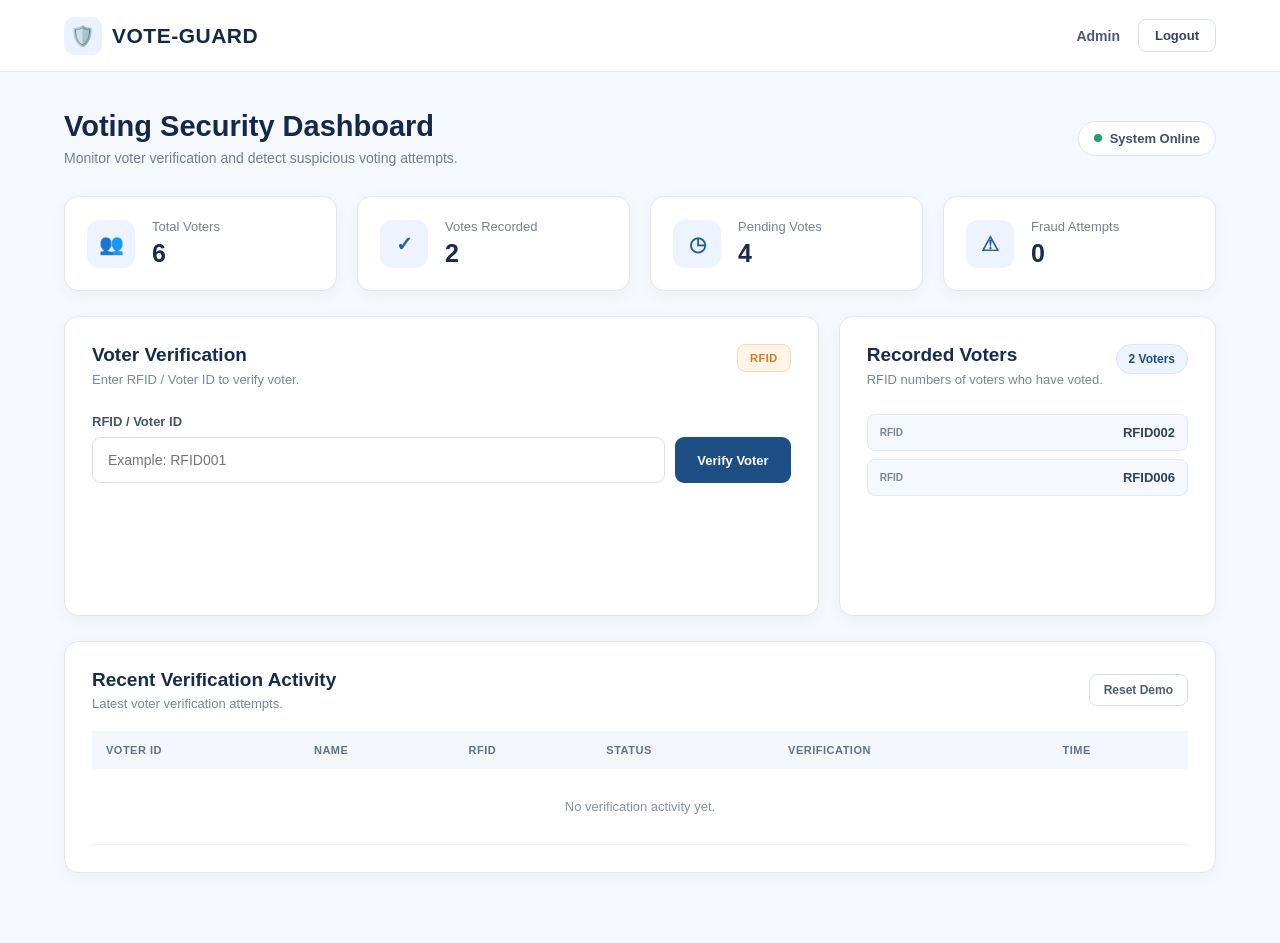
==== index.html @ 7259b1a0 "initial commit" ====
<!DOCTYPE html>
<html lang="en">
<head>
    <meta charset="UTF-8">
    <meta name="viewport" content="width=device-width, initial-scale=1.0">

    <title>Vote-Guard | Voting Security System</title>

    <link rel="stylesheet" href="style.css">
</head>

<body>

    <!-- ================= HEADER ================= -->
    <header class="navbar">

        <div class="logo">
            <span class="logo-icon">🛡️</span>
            <span>VOTE-GUARD</span>
        </div>

        <div class="admin-section">
            <span class="admin-name">Admin</span>
            <button class="logout-btn">Logout</button>
        </div>

    </header>


    <!-- ================= MAIN CONTENT ================= -->
    <main class="dashboard">

        <!-- Page Heading -->
        <div class="page-heading">
            <div>
                <h1>Voting Security Dashboard</h1>
                <p>Monitor voter verification and detect suspicious voting attempts.</p>
            </div>

            <div class="system-status">
                <span class="status-dot"></span>
                System Online
            </div>
        </div>


        <!-- ================= STAT CARDS ================= -->
        <section class="stats-container">

            <div class="stat-card">
                <div class="stat-icon">👥</div>

                <div>
                    <p>Total Voters</p>
                    <h2 id="totalVoters">0</h2>
                </div>
            </div>


            <div class="stat-card">
                <div class="stat-icon">✓</div>

                <div>
                    <p>Votes Recorded</p>
                    <h2 id="votesRecorded">0</h2>
                </div>
            </div>


            <div class="stat-card">
                <div class="stat-icon">◷</div>

                <div>
                    <p>Pending Votes</p>
                    <h2 id="pendingVotes">0</h2>
                </div>
            </div>


            <div class="stat-card">
                <div class="stat-icon">⚠</div>

                <div>
                    <p>Fraud Attempts</p>
                    <h2 id="fraudAttempts">0</h2>
                </div>
            </div>

        </section>


        <!-- ================= VERIFICATION + INFO ================= -->
        <section class="main-grid">

            <!-- Voter Verification -->
            <div class="verification-card">

                <div class="card-header">
                    <div>
                        <h2>Voter Verification</h2>
                        <p>Enter RFID / Voter ID to verify voter.</p>
                    </div>

                    <span class="rfid-icon">RFID</span>
                </div>


                <div class="verification-form">

                    <label for="voterInput">
                        RFID / Voter ID
                    </label>

                    <div class="input-group">

                        <input
                            type="text"
                            id="voterInput"
                            placeholder="Example: RFID001"
                            autocomplete="off"
                        >

                        <button id="verifyBtn">
                            Verify Voter
                        </button>

                    </div>

                    <div id="verificationMessage" class="verification-message"></div>

                </div>

            </div>


           <!-- ================= RECORDED VOTERS ================= -->

            <!-- ================= RECORDED VOTERS ================= -->

<div class="recorded-card">

    <div class="card-header">

        <div>
            <h2>Recorded Voters</h2>
            <p>RFID numbers of voters who have voted.</p>
        </div>

        <span class="recorded-count" id="recordedCount">
            0 Voters
        </span>

    </div>

    <div class="recorded-list" id="recordedVotersTable">

        <div class="no-recorded">
            No votes recorded yet.
        </div>

    </div>

</div>
</section>


        <!-- ================= RECENT VERIFICATION ================= -->
        <section class="recent-section">

            <div class="section-header">

                <div>
                    <h2>Recent Verification Activity</h2>
                    <p>Latest voter verification attempts.</p>
                </div>

                <button id="resetBtn" class="reset-btn">
                    Reset Demo
                </button>

            </div>


            <div class="table-container">

                <table>

                    <thead>
                        <tr>
                            <th>Voter ID</th>
                            <th>Name</th>
                            <th>RFID</th>
                            <th>Status</th>
                            <th>Verification</th>
                            <th>Time</th>
                        </tr>
                    </thead>

                    <tbody id="activityTable">

                        <tr>
                            <td colspan="6" class="empty-row">
                                No verification activity yet.
                            </td>
                        </tr>

                    </tbody>

                </table>

            </div>

        </section>

    </main>


    <!-- JavaScript -->
    <script src="script.js"></script>

</body>
</html>
---- style.css ----
/* =====================================================
   VOTE-GUARD DASHBOARD
   Main Theme: White + Navy Blue + Soft Blue + Orange
   ===================================================== */


/* ================= GLOBAL ================= */

* {
    margin: 0;
    padding: 0;
    box-sizing: border-box;
}

body {
    font-family: "Segoe UI", Arial, sans-serif;
    background: #f5f8fc;
    color: #17233c;
}


/* ================= NAVBAR ================= */

.navbar {
    height: 72px;
    background: #ffffff;
    border-bottom: 1px solid #e4eaf2;

    display: flex;
    align-items: center;
    justify-content: space-between;

    padding: 0 5%;

    position: sticky;
    top: 0;
    z-index: 100;
}


/* Logo */

.logo {
    display: flex;
    align-items: center;
    gap: 10px;

    font-size: 21px;
    font-weight: 800;
    color: #13294b;
    letter-spacing: 0.5px;
}

.logo-icon {
    width: 38px;
    height: 38px;

    display: flex;
    align-items: center;
    justify-content: center;

    background: #eaf2ff;
    border-radius: 10px;

    font-size: 20px;
}


/* Admin */

.admin-section {
    display: flex;
    align-items: center;
    gap: 18px;
}

.admin-name {
    font-size: 14px;
    font-weight: 600;
    color: #4c5b73;
}

.logout-btn {
    border: 1px solid #d9e1ed;
    background: #ffffff;

    padding: 8px 16px;

    border-radius: 8px;

    color: #34445e;
    font-size: 13px;
    font-weight: 600;

    cursor: pointer;

    transition: 0.2s;
}

.logout-btn:hover {
    background: #f2f6fb;
}


/* ================= MAIN DASHBOARD ================= */

.dashboard {
    width: 90%;
    max-width: 1400px;

    margin: 0 auto;

    padding: 38px 0 70px;
}


/* ================= PAGE HEADING ================= */

.page-heading {
    display: flex;
    justify-content: space-between;
    align-items: center;

    margin-bottom: 30px;
}

.page-heading h1 {
    font-size: 29px;
    color: #14294a;
    margin-bottom: 7px;
}

.page-heading p {
    font-size: 14px;
    color: #718096;
}


/* System Status */

.system-status {
    display: flex;
    align-items: center;
    gap: 8px;

    background: #ffffff;

    padding: 9px 15px;

    border: 1px solid #dfe7f1;
    border-radius: 20px;

    font-size: 13px;
    font-weight: 600;

    color: #40516b;
}

.status-dot {
    width: 8px;
    height: 8px;

    border-radius: 50%;

    background: #22a06b;
}


/* ================= STAT CARDS ================= */

.stats-container {
    display: grid;

    grid-template-columns: repeat(4, 1fr);

    gap: 20px;

    margin-bottom: 25px;
}

.stat-card {
    background: #ffffff;

    border: 1px solid #e2e8f0;

    border-radius: 14px;

    padding: 22px;

    display: flex;
    align-items: center;

    gap: 17px;

    box-shadow: 0 4px 16px rgba(30, 55, 90, 0.04);

    transition: transform 0.2s, box-shadow 0.2s;
}

.stat-card:hover {
    transform: translateY(-2px);

    box-shadow: 0 7px 22px rgba(30, 55, 90, 0.08);
}


/* Stat Icons */

.stat-icon {
    width: 48px;
    height: 48px;

    display: flex;
    align-items: center;
    justify-content: center;

    background: #edf4ff;

    border-radius: 12px;

    color: #2361a8;

    font-size: 20px;
    font-weight: 700;
}

.stat-card p {
    font-size: 13px;

    color: #748198;

    margin-bottom: 5px;
}

.stat-card h2 {
    font-size: 25px;

    color: #182c4d;
}


/* ================= MAIN GRID ================= */

.main-grid {
    display: grid;

    grid-template-columns: 2fr 1fr;

    gap: 20px;

    margin-bottom: 25px;
}


/* ================= COMMON CARD ================= */

.verification-card,
.info-card,
.recent-section {
    background: #ffffff;

    border: 1px solid #e2e8f0;

    border-radius: 14px;

    box-shadow: 0 4px 16px rgba(30, 55, 90, 0.04);
}


/* ================= VERIFICATION CARD ================= */

.verification-card {
    padding: 27px;
}

.card-header {
    display: flex;

    align-items: flex-start;

    justify-content: space-between;

    margin-bottom: 27px;
}

.card-header h2 {
    font-size: 19px;

    color: #182c4d;

    margin-bottom: 6px;
}

.card-header p {
    font-size: 13px;

    color: #7a879b;
}


/* RFID Badge */

.rfid-icon {
    background: #fff4e7;

    color: #d8791c;

    border: 1px solid #f5d9b6;

    padding: 7px 12px;

    border-radius: 8px;

    font-size: 11px;

    font-weight: 800;

    letter-spacing: 0.5px;
}


/* Verification Form */

.verification-form label {
    display: block;

    font-size: 13px;

    font-weight: 600;

    color: #45556d;

    margin-bottom: 8px;
}

.input-group {
    display: flex;

    gap: 10px;
}

.input-group input {
    flex: 1;

    height: 46px;

    border: 1px solid #d7e0eb;

    border-radius: 9px;

    padding: 0 15px;

    font-size: 14px;

    color: #253653;

    outline: none;

    transition: 0.2s;
}

.input-group input:focus {
    border-color: #4d87c7;

    box-shadow: 0 0 0 3px rgba(77, 135, 199, 0.1);
}

.input-group button {
    height: 46px;

    padding: 0 22px;

    border: none;

    border-radius: 9px;

    background: #1d4f85;

    color: #ffffff;

    font-size: 13px;

    font-weight: 600;

    cursor: pointer;

    transition: 0.2s;
}

.input-group button:hover {
    background: #163e6a;
}


/* Verification Message */

.verification-message {
    margin-top: 15px;

    min-height: 20px;

    font-size: 13px;

    font-weight: 600;
}


/* ================= SYSTEM INFORMATION ================= */

.info-card {
    padding: 27px;
}

.info-card h2 {
    font-size: 19px;

    color: #182c4d;

    margin-bottom: 21px;
}

.info-item {
    display: flex;

    align-items: center;

    justify-content: space-between;

    padding: 13px 0;

    border-bottom: 1px solid #edf1f6;

    font-size: 13px;
}

.info-item:last-child {
    border-bottom: none;
}

.info-item span {
    color: #748198;
}

.info-item strong {
    color: #30425e;

    font-size: 13px;
}

.online-text {
    color: #1c9964 !important;
}


/* ================= RECENT ACTIVITY ================= */

.recent-section {
    padding: 27px;
}

.section-header {
    display: flex;

    align-items: center;

    justify-content: space-between;

    margin-bottom: 20px;
}

.section-header h2 {
    font-size: 19px;

    color: #182c4d;

    margin-bottom: 5px;
}

.section-header p {
    font-size: 13px;

    color: #7a879b;
}


/* Reset Button */

.reset-btn {
    background: #ffffff;

    border: 1px solid #d9e1eb;

    color: #4d5d74;

    padding: 8px 14px;

    border-radius: 8px;

    font-size: 12px;

    font-weight: 600;

    cursor: pointer;

    transition: 0.2s;
}

.reset-btn:hover {
    background: #f4f7fb;
}


/* ================= TABLE ================= */

.table-container {
    width: 100%;

    overflow-x: auto;
}

table {
    width: 100%;

    border-collapse: collapse;

    min-width: 750px;
}

thead {
    background: #f3f7fc;
}

th {
    padding: 13px 14px;

    text-align: left;

    font-size: 11px;

    text-transform: uppercase;

    letter-spacing: 0.5px;

    color: #62728a;

    font-weight: 700;
}

td {
    padding: 15px 14px;

    border-bottom: 1px solid #edf1f5;

    font-size: 13px;

    color: #43536c;
}

tbody tr:hover {
    background: #fafcff;
}

.empty-row {
    text-align: center;

    color: #8793a5;

    padding: 30px;
}


/* ================= RESPONSIVE ================= */

@media (max-width: 1000px) {

    .stats-container {
        grid-template-columns: repeat(2, 1fr);
    }

    .main-grid {
        grid-template-columns: 1fr;
    }
}


@media (max-width: 650px) {

    .navbar {
        padding: 0 20px;
    }

    .dashboard {
        width: 92%;

        padding-top: 25px;
    }

    .page-heading {
        align-items: flex-start;

        flex-direction: column;

        gap: 15px;
    }

    .page-heading h1 {
        font-size: 24px;
    }

    .stats-container {
        grid-template-columns: 1fr;
    }

    .input-group {
        flex-direction: column;
    }

    .input-group button {
        width: 100%;
    }

    .admin-name {
        display: none;
    }

}

/* ================= RECORDED VOTERS CARD ================= */

.recorded-card {
    background: #ffffff;

    border: 1px solid #e2e8f0;

    border-radius: 14px;

    padding: 27px;

    box-shadow: 0 4px 16px rgba(30, 55, 90, 0.04);

    min-height: 300px;
}


/* Recorded Voters Count */

.recorded-count {
    background: #edf4ff;

    color: #1d4f85;

    border: 1px solid #d7e6fa;

    padding: 7px 12px;

    border-radius: 20px;

    font-size: 12px;

    font-weight: 700;

    white-space: nowrap;
}


/* Recorded Voters Table */

/* ================= RECORDED VOTERS ================= */

.recorded-card {
    background: #ffffff;

    border: 1px solid #e2e8f0;

    border-radius: 14px;

    padding: 27px;

    box-shadow: 0 4px 16px rgba(30, 55, 90, 0.04);

    min-height: 300px;
}


.recorded-count {
    background: #edf4ff;

    color: #1d4f85;

    border: 1px solid #d7e6fa;

    padding: 7px 12px;

    border-radius: 20px;

    font-size: 12px;

    font-weight: 700;

    white-space: nowrap;
}


/* RFID List */

.recorded-list {
    display: flex;

    flex-direction: column;

    gap: 8px;

    margin-top: 5px;
}


.recorded-rfid {
    display: flex;

    align-items: center;

    justify-content: space-between;

    background: #f5f8fc;

    border: 1px solid #e3eaf3;

    border-radius: 8px;

    padding: 10px 12px;

    font-size: 13px;

    font-weight: 600;

    color: #30425e;
}


.recorded-rfid::before {
    content: "RFID";
    
    color: #7a879b;

    font-size: 10px;

    font-weight: 700;

    margin-right: 10px;
}


.no-recorded {
    text-align: center;

    color: #8793a5;

    font-size: 13px;

    padding: 25px 10px;
}
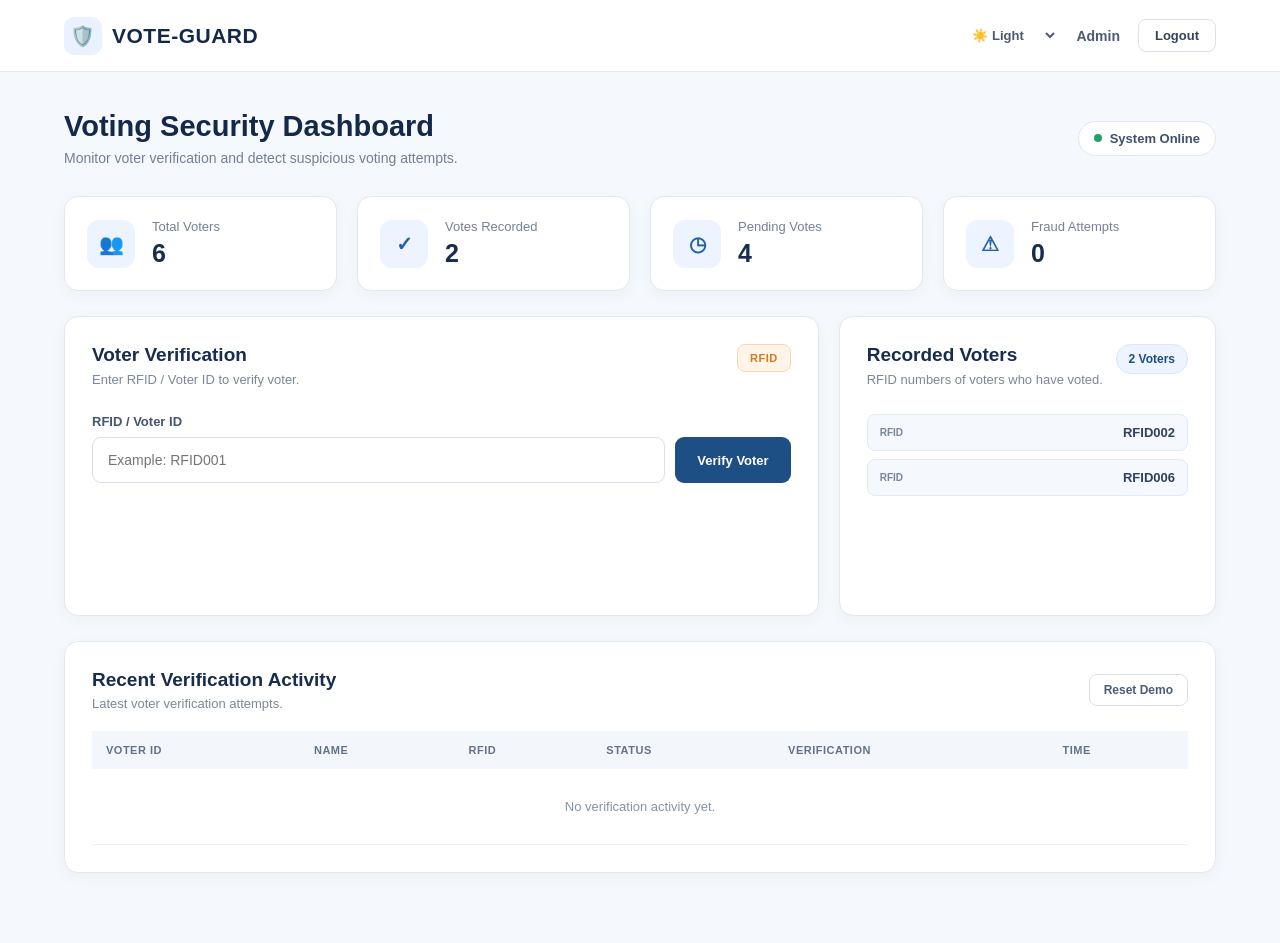
==== commit 583022f1: "Uploaded Data" ====
--- a/index.html
+++ b/index.html
@@ -7,6 +7,18 @@
     <title>Vote-Guard | Voting Security System</title>
 
     <link rel="stylesheet" href="style.css">
+    <script>
+        (function() {
+            const savedTheme = localStorage.getItem("voteGuardTheme") || "light";
+            const isDark = savedTheme === "dark" || 
+                (savedTheme === "system" && window.matchMedia("(prefers-color-scheme: dark)").matches);
+            if (isDark) {
+                document.documentElement.setAttribute("data-theme", "dark");
+            } else {
+                document.documentElement.setAttribute("data-theme", "light");
+            }
+        })();
+    </script>
 </head>
 
 <body>
@@ -20,6 +32,13 @@
         </div>
 
         <div class="admin-section">
+            <div class="theme-switcher">
+                <select id="themeSelect" class="theme-select" aria-label="Theme Selection">
+                    <option value="light">☀️ Light</option>
+                    <option value="dark">🌙 Dark</option>
+                    <option value="system">💻 System</option>
+                </select>
+            </div>
             <span class="admin-name">Admin</span>
             <button class="logout-btn">Logout</button>
         </div>
--- a/style.css
+++ b/style.css
@@ -12,10 +12,19 @@
     box-sizing: border-box;
 }
 
+:root {
+    color-scheme: light;
+}
+
+[data-theme="dark"] {
+    color-scheme: dark;
+}
+
 body {
     font-family: "Segoe UI", Arial, sans-serif;
     background: #f5f8fc;
     color: #17233c;
+    transition: background-color 0.25s ease, color 0.25s ease;
 }
 
 
@@ -66,12 +75,50 @@
 }
 
 
-/* Admin */
+/* Admin & Theme Switcher */
 
 .admin-section {
     display: flex;
     align-items: center;
     gap: 18px;
+}
+
+.theme-switcher {
+    display: flex;
+    align-items: center;
+    background: transparent;
+    border: none;
+    padding: 0;
+    box-shadow: none;
+}
+
+.theme-select {
+    border: none;
+    background: transparent;
+    color: #4c5b73;
+    font-size: 13px;
+    font-weight: 600;
+    font-family: inherit;
+    cursor: pointer;
+    outline: none;
+    padding: 6px 4px;
+    border-radius: 6px;
+    transition: color 0.2s ease;
+}
+
+.theme-select:hover {
+    color: #17233c;
+}
+
+.theme-select:focus-visible {
+    outline: 2px solid rgba(77, 135, 199, 0.4);
+    outline-offset: 2px;
+}
+
+.theme-select option {
+    background: #ffffff;
+    color: #17233c;
+    font-weight: 500;
 }
 
 .admin-name {
@@ -136,6 +183,8 @@
 }
 
 
+
+
 /* System Status */
 
 .system-status {
@@ -402,6 +451,37 @@
     font-size: 13px;
 
     font-weight: 600;
+
+    transition: all 0.25s ease;
+}
+
+.verification-message.duplicate-alert {
+    background: #fef2f2;
+    border: 1.5px solid #f87171;
+    border-left: 5px solid #dc2626;
+    color: #991b1b !important;
+    padding: 12px 16px;
+    border-radius: 8px;
+    font-size: 15px;
+    font-weight: 700;
+    letter-spacing: 0.3px;
+    box-shadow: 0 4px 14px rgba(220, 38, 38, 0.16);
+    display: flex;
+    align-items: center;
+    gap: 8px;
+    animation: duplicateAlertShake 0.45s ease-in-out;
+}
+
+@keyframes duplicateAlertShake {
+    0%, 100% {
+        transform: translateX(0);
+    }
+    20%, 60% {
+        transform: translateX(-5px);
+    }
+    40%, 80% {
+        transform: translateX(5px);
+    }
 }
 
 
@@ -586,7 +666,20 @@
 @media (max-width: 650px) {
 
     .navbar {
-        padding: 0 20px;
+        padding: 0 16px;
+    }
+
+    .admin-section {
+        gap: 10px;
+    }
+
+    .admin-name {
+        display: none;
+    }
+
+    .logout-btn {
+        padding: 7px 12px;
+        font-size: 12px;
     }
 
     .dashboard {
@@ -619,8 +712,36 @@
         width: 100%;
     }
 
-    .admin-name {
-        display: none;
+}
+
+@media (max-width: 400px) {
+
+    .navbar {
+        padding: 0 10px;
+    }
+
+    .logo {
+        font-size: 17px;
+        gap: 6px;
+    }
+
+    .logo-icon {
+        width: 32px;
+        height: 32px;
+        font-size: 16px;
+    }
+
+    .admin-section {
+        gap: 6px;
+    }
+
+    .theme-select {
+        font-size: 11px;
+    }
+
+    .logout-btn {
+        padding: 6px 10px;
+        font-size: 11px;
     }
 
 }
@@ -758,4 +879,312 @@
     font-size: 13px;
 
     padding: 25px 10px;
+}
+
+
+/* ================= STATUS BADGES ================= */
+
+.valid-status {
+    background: #e6f9f0;
+    color: #128a55;
+    border: 1px solid #b7ecd2;
+    padding: 4px 10px;
+    border-radius: 6px;
+    font-size: 11px;
+    font-weight: 700;
+    display: inline-block;
+}
+
+.duplicate-status {
+    background: #feecee;
+    color: #c53030;
+    border: 1px solid #fecaca;
+    padding: 4px 10px;
+    border-radius: 6px;
+    font-size: 11px;
+    font-weight: 700;
+    display: inline-block;
+}
+
+.unregistered-status {
+    background: #fff8eb;
+    color: #b45309;
+    border: 1px solid #fde68a;
+    padding: 4px 10px;
+    border-radius: 6px;
+    font-size: 11px;
+    font-weight: 700;
+    display: inline-block;
+}
+
+
+/* ================= SMOOTH THEME TRANSITIONS ================= */
+
+body,
+.navbar,
+.logo,
+.logo-icon,
+.admin-name,
+.logout-btn,
+.stat-card,
+.stat-icon,
+.verification-card,
+.recorded-card,
+.recent-section,
+.info-card,
+.system-status,
+.theme-switcher,
+.input-group input,
+.input-group button,
+.reset-btn,
+.recorded-rfid,
+.recorded-count,
+thead,
+td,
+th {
+    transition: background-color 0.25s ease, border-color 0.25s ease, color 0.25s ease, box-shadow 0.25s ease;
+}
+
+
+/* ================= DARK THEME STYLES ================= */
+
+[data-theme="dark"] body,
+body.dark-theme {
+    background: #0d1527;
+    color: #e2e8f0;
+}
+
+[data-theme="dark"] .navbar {
+    background: #131f37;
+    border-bottom: 1px solid #223354;
+}
+
+[data-theme="dark"] .logo {
+    color: #ffffff;
+}
+
+[data-theme="dark"] .logo-icon {
+    background: #1a2b4c;
+    color: #60a5fa;
+}
+
+[data-theme="dark"] .admin-name {
+    color: #cbd5e1;
+}
+
+[data-theme="dark"] .logout-btn {
+    border-color: #2a3f68;
+    background: #1a2b4c;
+    color: #e2e8f0;
+}
+
+[data-theme="dark"] .logout-btn:hover {
+    background: #233963;
+    color: #ffffff;
+}
+
+[data-theme="dark"] .page-heading h1 {
+    color: #ffffff;
+}
+
+[data-theme="dark"] .page-heading p {
+    color: #94a3b8;
+}
+
+[data-theme="dark"] .system-status {
+    background: #131f37;
+    border-color: #223354;
+    color: #cbd5e1;
+    box-shadow: 0 2px 8px rgba(0, 0, 0, 0.25);
+}
+
+[data-theme="dark"] .theme-switcher {
+    background: transparent;
+    border: none;
+    box-shadow: none;
+}
+
+[data-theme="dark"] .theme-select {
+    color: #cbd5e1;
+}
+
+[data-theme="dark"] .theme-select:hover {
+    color: #ffffff;
+}
+
+[data-theme="dark"] .theme-select option {
+    background: #131f37;
+    color: #f1f5f9;
+}
+
+[data-theme="dark"] .stat-card {
+    background: #131f37;
+    border-color: #223354;
+    box-shadow: 0 4px 16px rgba(0, 0, 0, 0.3);
+}
+
+[data-theme="dark"] .stat-card:hover {
+    box-shadow: 0 7px 22px rgba(0, 0, 0, 0.45);
+}
+
+[data-theme="dark"] .stat-icon {
+    background: #1a2b4c;
+    color: #60a5fa;
+}
+
+[data-theme="dark"] .stat-card p {
+    color: #94a3b8;
+}
+
+[data-theme="dark"] .stat-card h2 {
+    color: #ffffff;
+}
+
+[data-theme="dark"] .verification-card,
+[data-theme="dark"] .info-card,
+[data-theme="dark"] .recent-section,
+[data-theme="dark"] .recorded-card {
+    background: #131f37;
+    border-color: #223354;
+    box-shadow: 0 4px 16px rgba(0, 0, 0, 0.3);
+}
+
+[data-theme="dark"] .card-header h2,
+[data-theme="dark"] .section-header h2,
+[data-theme="dark"] .info-card h2 {
+    color: #ffffff;
+}
+
+[data-theme="dark"] .card-header p,
+[data-theme="dark"] .section-header p {
+    color: #94a3b8;
+}
+
+[data-theme="dark"] .rfid-icon {
+    background: #332211;
+    color: #fb923c;
+    border-color: #633a14;
+}
+
+[data-theme="dark"] .verification-form label {
+    color: #cbd5e1;
+}
+
+[data-theme="dark"] .input-group input {
+    background: #0d1527;
+    border-color: #2a3f68;
+    color: #ffffff;
+}
+
+[data-theme="dark"] .input-group input::placeholder {
+    color: #64748b;
+}
+
+[data-theme="dark"] .input-group input:focus {
+    border-color: #3b82f6;
+    box-shadow: 0 0 0 3px rgba(59, 130, 246, 0.25);
+}
+
+[data-theme="dark"] .input-group button {
+    background: #2563eb;
+    color: #ffffff;
+}
+
+[data-theme="dark"] .input-group button:hover {
+    background: #1d4ed8;
+}
+
+[data-theme="dark"] .verification-message {
+    filter: brightness(1.35);
+}
+
+[data-theme="dark"] .verification-message.duplicate-alert {
+    background: #3b1114;
+    border-color: #ef4444;
+    border-left-color: #f87171;
+    color: #fecaca !important;
+    box-shadow: 0 4px 18px rgba(239, 68, 68, 0.3);
+    filter: none;
+}
+
+[data-theme="dark"] .info-item {
+    border-bottom: 1px solid #223354;
+}
+
+[data-theme="dark"] .info-item span {
+    color: #94a3b8;
+}
+
+[data-theme="dark"] .info-item strong {
+    color: #cbd5e1;
+}
+
+[data-theme="dark"] .recorded-count {
+    background: #1a2b4c;
+    color: #93c5fd;
+    border-color: #2a3f68;
+}
+
+[data-theme="dark"] .recorded-rfid {
+    background: #0d1527;
+    border-color: #223354;
+    color: #e2e8f0;
+}
+
+[data-theme="dark"] .recorded-rfid::before {
+    color: #64748b;
+}
+
+[data-theme="dark"] .no-recorded {
+    color: #64748b;
+}
+
+[data-theme="dark"] .reset-btn {
+    background: #1a2b4c;
+    border-color: #2a3f68;
+    color: #cbd5e1;
+}
+
+[data-theme="dark"] .reset-btn:hover {
+    background: #233963;
+    color: #ffffff;
+}
+
+[data-theme="dark"] thead {
+    background: #0d1527;
+}
+
+[data-theme="dark"] th {
+    color: #94a3b8;
+}
+
+[data-theme="dark"] td {
+    border-bottom: 1px solid #223354;
+    color: #cbd5e1;
+}
+
+[data-theme="dark"] tbody tr:hover {
+    background: #182745;
+}
+
+[data-theme="dark"] .empty-row {
+    color: #64748b;
+}
+
+[data-theme="dark"] .valid-status {
+    background: #063723;
+    color: #4ade80;
+    border-color: #0d5d3b;
+}
+
+[data-theme="dark"] .duplicate-status {
+    background: #3b1114;
+    color: #f87171;
+    border-color: #651a20;
+}
+
+[data-theme="dark"] .unregistered-status {
+    background: #3a2206;
+    color: #fbbf24;
+    border-color: #633c0f;
 }
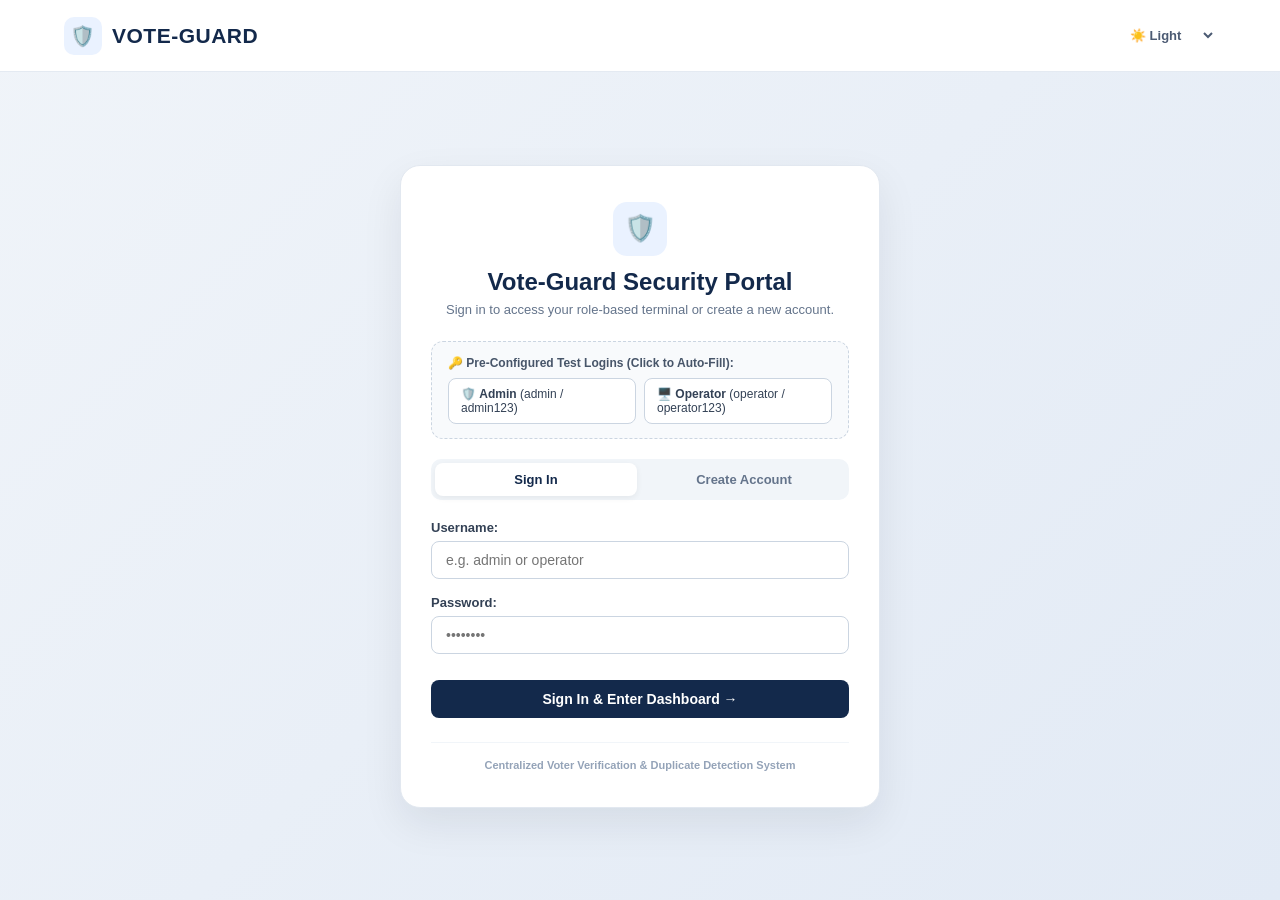
==== commit bb15501a: "Initial full-stack Vote-Guard project upload" ====
--- a/index.html
+++ b/index.html
@@ -3,9 +3,7 @@
 <head>
     <meta charset="UTF-8">
     <meta name="viewport" content="width=device-width, initial-scale=1.0">
-
-    <title>Vote-Guard | Voting Security System</title>
-
+    <title>Vote-Guard | Sign In & Authentication</title>
     <link rel="stylesheet" href="style.css">
     <script>
         (function() {
@@ -20,222 +18,110 @@
         })();
     </script>
 </head>
+<body class="auth-page-body">
 
-<body>
-
-    <!-- ================= HEADER ================= -->
+    <!-- Navbar -->
     <header class="navbar">
-
         <div class="logo">
             <span class="logo-icon">🛡️</span>
             <span>VOTE-GUARD</span>
         </div>
-
-        <div class="admin-section">
-            <div class="theme-switcher">
-                <select id="themeSelect" class="theme-select" aria-label="Theme Selection">
-                    <option value="light">☀️ Light</option>
-                    <option value="dark">🌙 Dark</option>
-                    <option value="system">💻 System</option>
-                </select>
-            </div>
-            <span class="admin-name">Admin</span>
-            <button class="logout-btn">Logout</button>
+        <div class="theme-switcher">
+            <select id="themeSelect" class="theme-select" aria-label="Theme Selection">
+                <option value="light">☀️ Light</option>
+                <option value="dark">🌙 Dark</option>
+                <option value="system">💻 System</option>
+            </select>
         </div>
-
     </header>
 
-
-    <!-- ================= MAIN CONTENT ================= -->
-    <main class="dashboard">
-
-        <!-- Page Heading -->
-        <div class="page-heading">
-            <div>
-                <h1>Voting Security Dashboard</h1>
-                <p>Monitor voter verification and detect suspicious voting attempts.</p>
+    <!-- Main Auth Card Container -->
+    <main class="auth-wrapper">
+        <div class="auth-card">
+            
+            <div class="auth-card-header">
+                <div class="auth-logo-badge">🛡️</div>
+                <h2>Vote-Guard Security Portal</h2>
+                <p>Sign in to access your role-based terminal or create a new account.</p>
             </div>
 
-            <div class="system-status">
-                <span class="status-dot"></span>
-                System Online
-            </div>
-        </div>
-
-
-        <!-- ================= STAT CARDS ================= -->
-        <section class="stats-container">
-
-            <div class="stat-card">
-                <div class="stat-icon">👥</div>
-
-                <div>
-                    <p>Total Voters</p>
-                    <h2 id="totalVoters">0</h2>
+            <!-- Pre-configured Credentials Quick-Fill Hint -->
+            <div class="quick-credentials-box">
+                <div class="quick-cred-title">🔑 Pre-Configured Test Logins (Click to Auto-Fill):</div>
+                <div class="quick-cred-buttons">
+                    <button type="button" id="fillAdminBtn" class="quick-cred-btn">
+                        🛡️ <strong>Admin</strong> (admin / admin123)
+                    </button>
+                    <button type="button" id="fillOperatorBtn" class="quick-cred-btn">
+                        🖥️ <strong>Operator</strong> (operator / operator123)
+                    </button>
                 </div>
             </div>
 
-
-            <div class="stat-card">
-                <div class="stat-icon">✓</div>
-
-                <div>
-                    <p>Votes Recorded</p>
-                    <h2 id="votesRecorded">0</h2>
-                </div>
+            <!-- Tab Switcher: Login vs Signup -->
+            <div class="auth-tabs">
+                <button type="button" id="tabLoginBtn" class="auth-tab-btn active">Sign In</button>
+                <button type="button" id="tabSignupBtn" class="auth-tab-btn">Create Account</button>
             </div>
 
+            <!-- 1. LOGIN FORM -->
+            <form id="loginForm" class="auth-form-content">
+                <div class="form-group">
+                    <label for="loginUsername">Username:</label>
+                    <input type="text" id="loginUsername" class="form-input" placeholder="e.g. admin or operator" required autocomplete="username">
+                </div>
 
-            <div class="stat-card">
-                <div class="stat-icon">◷</div>
+                <div class="form-group">
+                    <label for="loginPassword">Password:</label>
+                    <input type="password" id="loginPassword" class="form-input" placeholder="••••••••" required autocomplete="current-password">
+                </div>
 
-                <div>
-                    <p>Pending Votes</p>
-                    <h2 id="pendingVotes">0</h2>
+                <button type="submit" id="loginSubmitBtn" class="btn-primary" style="margin-top: 10px;">
+                    Sign In & Enter Dashboard →
+                </button>
+
+                <div id="loginAlert" class="alert-box alert-error"></div>
+            </form>
+
+            <!-- 2. SIGNUP FORM -->
+            <form id="signupForm" class="auth-form-content" style="display:none;">
+                <div class="form-group">
+                    <label for="signupFullName">Full Legal Name:</label>
+                    <input type="text" id="signupFullName" class="form-input" placeholder="e.g. Officer Vikram Singh" required>
                 </div>
+
+                <div class="form-group">
+                    <label for="signupUsername">Desired Username:</label>
+                    <input type="text" id="signupUsername" class="form-input" placeholder="e.g. vikram_admin" required autocomplete="username">
+                </div>
+
+                <div class="form-group">
+                    <label for="signupPassword">Password:</label>
+                    <input type="password" id="signupPassword" class="form-input" placeholder="Create a secure password" required autocomplete="new-password">
+                </div>
+
+                <div class="form-group">
+                    <label for="signupRole">Select System Role:</label>
+                    <select id="signupRole" class="form-select" required>
+                        <option value="operator">🖥️ Polling Operator (Live RFID Receiver Terminal)</option>
+                        <option value="admin">🛡️ System Administrator (2FA Registration, Stats & Audit)</option>
+                    </select>
+                </div>
+
+                <button type="submit" id="signupSubmitBtn" class="btn-primary" style="margin-top: 10px;">
+                    Create Account & Continue →
+                </button>
+
+                <div id="signupAlert" class="alert-box alert-error"></div>
+            </form>
+
+            <div class="auth-card-footer">
+                <span>Centralized Voter Verification & Duplicate Detection System</span>
             </div>
 
-
-            <div class="stat-card">
-                <div class="stat-icon">⚠</div>
-
-                <div>
-                    <p>Fraud Attempts</p>
-                    <h2 id="fraudAttempts">0</h2>
-                </div>
-            </div>
-
-        </section>
-
-
-        <!-- ================= VERIFICATION + INFO ================= -->
-        <section class="main-grid">
-
-            <!-- Voter Verification -->
-            <div class="verification-card">
-
-                <div class="card-header">
-                    <div>
-                        <h2>Voter Verification</h2>
-                        <p>Enter RFID / Voter ID to verify voter.</p>
-                    </div>
-
-                    <span class="rfid-icon">RFID</span>
-                </div>
-
-
-                <div class="verification-form">
-
-                    <label for="voterInput">
-                        RFID / Voter ID
-                    </label>
-
-                    <div class="input-group">
-
-                        <input
-                            type="text"
-                            id="voterInput"
-                            placeholder="Example: RFID001"
-                            autocomplete="off"
-                        >
-
-                        <button id="verifyBtn">
-                            Verify Voter
-                        </button>
-
-                    </div>
-
-                    <div id="verificationMessage" class="verification-message"></div>
-
-                </div>
-
-            </div>
-
-
-           <!-- ================= RECORDED VOTERS ================= -->
-
-            <!-- ================= RECORDED VOTERS ================= -->
-
-<div class="recorded-card">
-
-    <div class="card-header">
-
-        <div>
-            <h2>Recorded Voters</h2>
-            <p>RFID numbers of voters who have voted.</p>
         </div>
-
-        <span class="recorded-count" id="recordedCount">
-            0 Voters
-        </span>
-
-    </div>
-
-    <div class="recorded-list" id="recordedVotersTable">
-
-        <div class="no-recorded">
-            No votes recorded yet.
-        </div>
-
-    </div>
-
-</div>
-</section>
-
-
-        <!-- ================= RECENT VERIFICATION ================= -->
-        <section class="recent-section">
-
-            <div class="section-header">
-
-                <div>
-                    <h2>Recent Verification Activity</h2>
-                    <p>Latest voter verification attempts.</p>
-                </div>
-
-                <button id="resetBtn" class="reset-btn">
-                    Reset Demo
-                </button>
-
-            </div>
-
-
-            <div class="table-container">
-
-                <table>
-
-                    <thead>
-                        <tr>
-                            <th>Voter ID</th>
-                            <th>Name</th>
-                            <th>RFID</th>
-                            <th>Status</th>
-                            <th>Verification</th>
-                            <th>Time</th>
-                        </tr>
-                    </thead>
-
-                    <tbody id="activityTable">
-
-                        <tr>
-                            <td colspan="6" class="empty-row">
-                                No verification activity yet.
-                            </td>
-                        </tr>
-
-                    </tbody>
-
-                </table>
-
-            </div>
-
-        </section>
-
     </main>
 
-
-    <!-- JavaScript -->
-    <script src="script.js"></script>
-
+    <script src="auth.js"></script>
 </body>
-</html>+</html>
--- a/style.css
+++ b/style.css
@@ -1187,4 +1187,982 @@
     background: #3a2206;
     color: #fbbf24;
     border-color: #633c0f;
-}+}
+
+
+/* =====================================================
+   RBAC TABS & ADMIN NAVIGATION
+   ===================================================== */
+
+.nav-tabs {
+    display: flex;
+    gap: 8px;
+    margin-bottom: 24px;
+    border-bottom: 2px solid #e4eaf2;
+    padding-bottom: 8px;
+}
+
+.tab-btn {
+    padding: 10px 20px;
+    background: transparent;
+    border: none;
+    border-radius: 8px;
+    font-size: 14px;
+    font-weight: 700;
+    color: #4c5b73;
+    cursor: pointer;
+    display: flex;
+    align-items: center;
+    gap: 8px;
+    transition: all 0.2s ease;
+}
+
+.tab-btn:hover {
+    background: #eaf2ff;
+    color: #13294b;
+}
+
+.tab-btn.active {
+    background: #13294b;
+    color: #ffffff;
+}
+
+.tab-badge {
+    background: #eaf2ff;
+    color: #2361a8;
+    padding: 2px 8px;
+    border-radius: 12px;
+    font-size: 11px;
+    font-weight: 700;
+}
+
+.tab-btn.active .tab-badge {
+    background: rgba(255, 255, 255, 0.2);
+    color: #ffffff;
+}
+
+.role-badge {
+    padding: 4px 10px;
+    border-radius: 20px;
+    font-size: 12px;
+    font-weight: 700;
+    display: inline-flex;
+    align-items: center;
+    gap: 6px;
+}
+
+.role-badge-kiosk {
+    background: #e2e8f0;
+    color: #475569;
+}
+
+.role-badge-admin {
+    background: #dcfce7;
+    color: #166534;
+    border: 1px solid #bbf7d0;
+}
+
+/* =====================================================
+   ADMIN LOGIN MODAL
+   ===================================================== */
+
+.modal-backdrop {
+    position: fixed;
+    top: 0;
+    left: 0;
+    width: 100%;
+    height: 100%;
+    background: rgba(15, 23, 42, 0.6);
+    backdrop-filter: blur(4px);
+    display: none;
+    align-items: center;
+    justify-content: center;
+    z-index: 1000;
+}
+
+.modal-backdrop.open {
+    display: flex;
+}
+
+.modal-card {
+    background: #ffffff;
+    width: 90%;
+    max-width: 440px;
+    border-radius: 16px;
+    box-shadow: 0 20px 40px rgba(0, 0, 0, 0.15);
+    padding: 28px;
+    position: relative;
+    animation: modalSlide 0.25s ease-out;
+}
+
+@keyframes modalSlide {
+    from {
+        opacity: 0;
+        transform: translateY(-20px);
+    }
+    to {
+        opacity: 1;
+        transform: translateY(0);
+    }
+}
+
+.modal-header {
+    display: flex;
+    justify-content: space-between;
+    align-items: center;
+    margin-bottom: 20px;
+}
+
+.modal-header h3 {
+    font-size: 20px;
+    color: #13294b;
+    display: flex;
+    align-items: center;
+    gap: 8px;
+}
+
+.modal-close {
+    background: transparent;
+    border: none;
+    font-size: 22px;
+    color: #94a3b8;
+    cursor: pointer;
+    padding: 4px;
+}
+
+.modal-close:hover {
+    color: #0f172a;
+}
+
+.form-group {
+    margin-bottom: 16px;
+}
+
+.form-group label {
+    display: block;
+    font-size: 13px;
+    font-weight: 600;
+    color: #334155;
+    margin-bottom: 6px;
+}
+
+.form-input {
+    width: 100%;
+    padding: 10px 14px;
+    border: 1px solid #cbd5e1;
+    border-radius: 8px;
+    font-size: 14px;
+    font-family: inherit;
+    background: #ffffff;
+    color: #0f172a;
+    outline: none;
+    transition: border-color 0.2s ease, box-shadow 0.2s ease;
+}
+
+.form-input:focus {
+    border-color: #2563eb;
+    box-shadow: 0 0 0 3px rgba(37, 99, 235, 0.15);
+}
+
+.form-select {
+    width: 100%;
+    padding: 10px 14px;
+    border: 1px solid #cbd5e1;
+    border-radius: 8px;
+    font-size: 14px;
+    font-family: inherit;
+    background: #ffffff;
+    color: #0f172a;
+    outline: none;
+}
+
+.btn-primary {
+    width: 100%;
+    padding: 11px 18px;
+    background: #13294b;
+    color: #ffffff;
+    border: none;
+    border-radius: 8px;
+    font-size: 14px;
+    font-weight: 700;
+    cursor: pointer;
+    transition: background-color 0.2s ease;
+}
+
+.btn-primary:hover {
+    background: #1d3b6a;
+}
+
+.login-error {
+    margin-top: 12px;
+    padding: 8px 12px;
+    background: #fee2e2;
+    border: 1px solid #fca5a5;
+    border-radius: 6px;
+    color: #b91c1c;
+    font-size: 13px;
+    display: none;
+}
+
+/* =====================================================
+   HARDWARE ESP32 VISUAL INDICATORS
+   ===================================================== */
+
+.hardware-monitor {
+    background: #ffffff;
+    border: 1px solid #e2e8f0;
+    border-radius: 12px;
+    padding: 16px 20px;
+    margin-bottom: 24px;
+    display: flex;
+    align-items: center;
+    justify-content: space-between;
+    flex-wrap: wrap;
+    gap: 16px;
+}
+
+.hardware-title {
+    display: flex;
+    align-items: center;
+    gap: 10px;
+}
+
+.hardware-title h4 {
+    font-size: 15px;
+    color: #1e293b;
+    font-weight: 700;
+}
+
+.hardware-title p {
+    font-size: 12px;
+    color: #64748b;
+}
+
+.hardware-indicators {
+    display: flex;
+    align-items: center;
+    gap: 14px;
+}
+
+.hw-lamp {
+    display: flex;
+    align-items: center;
+    gap: 6px;
+    font-size: 12px;
+    font-weight: 600;
+    color: #64748b;
+}
+
+.hw-lamp-dot {
+    width: 14px;
+    height: 14px;
+    border-radius: 50%;
+    background: #cbd5e1;
+    transition: all 0.3s ease;
+}
+
+.hw-lamp-green.active {
+    background: #22c55e;
+    box-shadow: 0 0 10px #22c55e;
+}
+
+.hw-lamp-yellow.active {
+    background: #eab308;
+    box-shadow: 0 0 10px #eab308;
+}
+
+.hw-lamp-red.active {
+    background: #ef4444;
+    box-shadow: 0 0 10px #ef4444;
+}
+
+.hw-buzzer {
+    padding: 4px 8px;
+    background: #f1f5f9;
+    border-radius: 6px;
+    font-size: 11px;
+    font-weight: 700;
+    color: #475569;
+}
+
+.hw-buzzer.beep {
+    background: #fef08a;
+    color: #854d0e;
+    animation: pulseBuzzer 0.4s infinite alternate;
+}
+
+@keyframes pulseBuzzer {
+    from { opacity: 0.6; }
+    to { opacity: 1; }
+}
+
+/* =====================================================
+   ADMIN REGISTRATION & 2FA KYC STYLES
+   ===================================================== */
+
+.admin-grid {
+    display: grid;
+    grid-template-columns: 1fr 1fr;
+    gap: 24px;
+    margin-bottom: 30px;
+}
+
+@media (max-width: 900px) {
+    .admin-grid {
+        grid-template-columns: 1fr;
+    }
+}
+
+.admin-box {
+    background: #ffffff;
+    border: 1px solid #e4eaf2;
+    border-radius: 14px;
+    padding: 24px;
+    box-shadow: 0 4px 12px rgba(0, 0, 0, 0.03);
+}
+
+.admin-box-header {
+    display: flex;
+    justify-content: space-between;
+    align-items: center;
+    margin-bottom: 20px;
+    border-bottom: 1px solid #f1f5f9;
+    padding-bottom: 12px;
+}
+
+.admin-box-header h3 {
+    font-size: 18px;
+    color: #13294b;
+    display: flex;
+    align-items: center;
+    gap: 8px;
+}
+
+.form-grid-2 {
+    display: grid;
+    grid-template-columns: 1fr 1fr;
+    gap: 12px;
+}
+
+.alert-box {
+    padding: 12px 16px;
+    border-radius: 8px;
+    font-size: 13px;
+    margin-top: 14px;
+    display: none;
+    line-height: 1.4;
+}
+
+.alert-success {
+    background: #dcfce7;
+    border: 1px solid #86efac;
+    color: #166534;
+}
+
+.alert-error {
+    background: #fee2e2;
+    border: 1px solid #fca5a5;
+    color: #991b1b;
+}
+
+.alert-warning {
+    background: #fef3c7;
+    border: 1px solid #fcd34d;
+    color: #92400e;
+}
+
+.badge-pill {
+    display: inline-block;
+    padding: 3px 10px;
+    border-radius: 12px;
+    font-size: 11px;
+    font-weight: 700;
+}
+
+.badge-assigned {
+    background: #dbeafe;
+    color: #1e40af;
+}
+
+.badge-unassigned {
+    background: #dcfce7;
+    color: #166534;
+}
+
+.badge-voted {
+    background: #dcfce7;
+    color: #15803d;
+}
+
+.badge-notvoted {
+    background: #fef3c7;
+    color: #b45309;
+}
+
+.code-pill {
+    font-family: monospace;
+    background: #f1f5f9;
+    padding: 2px 6px;
+    border-radius: 4px;
+    font-size: 12px;
+    color: #0f172a;
+    font-weight: 600;
+}
+
+/* Dark Mode Overrides for RBAC elements */
+[data-theme="dark"] .nav-tabs {
+    border-color: #1e293b;
+}
+
+[data-theme="dark"] .tab-btn {
+    color: #94a3b8;
+}
+
+[data-theme="dark"] .tab-btn:hover {
+    background: #1e293b;
+    color: #ffffff;
+}
+
+[data-theme="dark"] .tab-btn.active {
+    background: #3b82f6;
+    color: #ffffff;
+}
+
+[data-theme="dark"] .modal-card {
+    background: #0f172a;
+    border: 1px solid #1e293b;
+    color: #f8fafc;
+}
+
+[data-theme="dark"] .modal-header h3 {
+    color: #f8fafc;
+}
+
+[data-theme="dark"] .form-input,
+[data-theme="dark"] .form-select {
+    background: #1e293b;
+    border-color: #334155;
+    color: #f8fafc;
+}
+
+[data-theme="dark"] .hardware-monitor,
+[data-theme="dark"] .admin-box {
+    background: #0f172a;
+    border-color: #1e293b;
+}
+
+[data-theme="dark"] .hardware-title h4,
+[data-theme="dark"] .admin-box-header h3 {
+    color: #f8fafc;
+}
+
+[data-theme="dark"] .code-pill {
+    background: #1e293b;
+    color: #93c5fd;
+}
+
+
+/* =====================================================
+   DEDICATED OPERATOR VERIFICATION TERMINAL
+   ===================================================== */
+
+.operator-container {
+    max-width: 900px;
+    margin: 20px auto 40px;
+    text-align: center;
+}
+
+.operator-scan-bar {
+    background: #ffffff;
+    border: 2px solid #e2e8f0;
+    border-radius: 16px;
+    padding: 14px 20px;
+    margin-bottom: 24px;
+    display: flex;
+    gap: 12px;
+    box-shadow: 0 4px 14px rgba(0, 0, 0, 0.04);
+}
+
+.operator-scan-input {
+    flex: 1;
+    font-size: 18px;
+    padding: 12px 20px;
+    border: 2px solid #cbd5e1;
+    border-radius: 10px;
+    outline: none;
+    font-family: inherit;
+    font-weight: 600;
+    letter-spacing: 0.5px;
+    transition: all 0.2s ease;
+}
+
+.operator-scan-input:focus {
+    border-color: #2563eb;
+    box-shadow: 0 0 0 4px rgba(37, 99, 235, 0.15);
+}
+
+.operator-scan-btn {
+    padding: 0 32px;
+    background: #13294b;
+    color: #ffffff;
+    font-size: 16px;
+    font-weight: 700;
+    border: none;
+    border-radius: 10px;
+    cursor: pointer;
+    transition: background 0.2s ease;
+}
+
+.operator-scan-btn:hover {
+    background: #1e3a68;
+}
+
+.operator-result-card {
+    background: #ffffff;
+    border: 3px solid #e2e8f0;
+    border-radius: 20px;
+    padding: 48px 24px;
+    min-height: 380px;
+    display: flex;
+    flex-direction: column;
+    align-items: center;
+    justify-content: center;
+    text-align: center;
+    box-shadow: 0 10px 30px rgba(0, 0, 0, 0.06);
+    transition: all 0.3s ease;
+    position: relative;
+    overflow: hidden;
+}
+
+/* STATE: IDLE */
+.operator-result-card.state-idle {
+    border-color: #cbd5e1;
+    background: #ffffff;
+}
+
+.operator-result-card.state-idle .state-icon {
+    font-size: 64px;
+    margin-bottom: 16px;
+    opacity: 0.8;
+}
+
+.operator-result-card.state-idle .state-title {
+    font-size: 28px;
+    font-weight: 800;
+    color: #334155;
+    margin-bottom: 8px;
+}
+
+.operator-result-card.state-idle .state-desc {
+    font-size: 16px;
+    color: #64748b;
+}
+
+/* STATE: GREEN (VOTE DONE) */
+.operator-result-card.state-green {
+    border-color: #10b981;
+    background: #ecfdf5;
+    box-shadow: 0 12px 40px rgba(16, 185, 129, 0.25);
+    animation: glowGreen 1.5s infinite alternate;
+}
+
+@keyframes glowGreen {
+    from { box-shadow: 0 0 20px rgba(16, 185, 129, 0.25); }
+    to { box-shadow: 0 0 45px rgba(16, 185, 129, 0.55); }
+}
+
+.operator-result-card.state-green .state-icon {
+    font-size: 76px;
+    color: #10b981;
+    margin-bottom: 14px;
+}
+
+.operator-result-card.state-green .state-title {
+    font-size: 34px;
+    font-weight: 900;
+    color: #065f46;
+    letter-spacing: 0.5px;
+    margin-bottom: 10px;
+}
+
+.operator-result-card.state-green .state-desc {
+    font-size: 19px;
+    color: #047857;
+    font-weight: 600;
+}
+
+/* STATE: YELLOW (VOTER ID NOT REGISTERED) */
+.operator-result-card.state-yellow {
+    border-color: #f59e0b;
+    background: #fffbeb;
+    box-shadow: 0 12px 40px rgba(245, 158, 11, 0.25);
+    animation: glowYellow 1.5s infinite alternate;
+}
+
+@keyframes glowYellow {
+    from { box-shadow: 0 0 20px rgba(245, 158, 11, 0.25); }
+    to { box-shadow: 0 0 45px rgba(245, 158, 11, 0.55); }
+}
+
+.operator-result-card.state-yellow .state-icon {
+    font-size: 76px;
+    color: #f59e0b;
+    margin-bottom: 14px;
+}
+
+.operator-result-card.state-yellow .state-title {
+    font-size: 34px;
+    font-weight: 900;
+    color: #92400e;
+    letter-spacing: 0.5px;
+    margin-bottom: 10px;
+}
+
+.operator-result-card.state-yellow .state-desc {
+    font-size: 19px;
+    color: #b45309;
+    font-weight: 600;
+}
+
+/* STATE: RED (DUPLICATE VOTE BLOCKED) */
+.operator-result-card.state-red {
+    border-color: #ef4444;
+    background: #fef2f2;
+    box-shadow: 0 12px 40px rgba(239, 68, 68, 0.3);
+    animation: glowRed 0.8s infinite alternate;
+}
+
+@keyframes glowRed {
+    from { box-shadow: 0 0 20px rgba(239, 68, 68, 0.3); }
+    to { box-shadow: 0 0 50px rgba(239, 68, 68, 0.65); }
+}
+
+.operator-result-card.state-red .state-icon {
+    font-size: 76px;
+    color: #ef4444;
+    margin-bottom: 14px;
+}
+
+.operator-result-card.state-red .state-title {
+    font-size: 34px;
+    font-weight: 900;
+    color: #991b1b;
+    letter-spacing: 0.5px;
+    margin-bottom: 10px;
+}
+
+.operator-result-card.state-red .state-desc {
+    font-size: 19px;
+    color: #b91c1c;
+    font-weight: 600;
+}
+
+.operator-led-sync-bar {
+    margin-top: 24px;
+    padding: 10px 20px;
+    background: rgba(0, 0, 0, 0.04);
+    border-radius: 30px;
+    display: inline-flex;
+    align-items: center;
+    gap: 16px;
+}
+
+/* Dark Mode Overrides */
+[data-theme="dark"] .operator-scan-bar {
+    background: #0f172a;
+    border-color: #1e293b;
+}
+
+[data-theme="dark"] .operator-scan-input {
+    background: #1e293b;
+    border-color: #334155;
+    color: #f8fafc;
+}
+
+[data-theme="dark"] .operator-result-card.state-idle {
+    background: #0f172a;
+    border-color: #1e293b;
+}
+
+[data-theme="dark"] .operator-result-card.state-idle .state-title {
+    color: #f8fafc;
+}
+
+[data-theme="dark"] .operator-result-card.state-green {
+    background: #022c22;
+    border-color: #10b981;
+}
+
+[data-theme="dark"] .operator-result-card.state-green .state-title {
+    color: #34d399;
+}
+
+[data-theme="dark"] .operator-result-card.state-green .state-desc {
+    color: #a7f3d0;
+}
+
+[data-theme="dark"] .operator-result-card.state-yellow {
+    background: #451a03;
+    border-color: #f59e0b;
+}
+
+[data-theme="dark"] .operator-result-card.state-yellow .state-title {
+    color: #fbbf24;
+}
+
+[data-theme="dark"] .operator-result-card.state-yellow .state-desc {
+    color: #fde68a;
+}
+
+[data-theme="dark"] .operator-result-card.state-red {
+    background: #450a0a;
+    border-color: #ef4444;
+}
+
+[data-theme="dark"] .operator-result-card.state-red .state-title {
+    color: #f87171;
+}
+
+[data-theme="dark"] .operator-result-card.state-red .state-desc {
+    color: #fecaca;
+}
+
+
+/* =====================================================
+   LOGIN & SIGNUP PORTAL STYLING
+   ===================================================== */
+
+.auth-page-body {
+    background: linear-gradient(135deg, #f0f4f9 0%, #e2eaf5 100%);
+    min-height: 100vh;
+    display: flex;
+    flex-direction: column;
+}
+
+.auth-wrapper {
+    flex: 1;
+    display: flex;
+    align-items: center;
+    justify-content: center;
+    padding: 30px 16px;
+}
+
+.auth-card {
+    background: #ffffff;
+    width: 100%;
+    max-width: 480px;
+    border-radius: 20px;
+    box-shadow: 0 16px 40px rgba(15, 23, 42, 0.08);
+    border: 1px solid #e2e8f0;
+    padding: 36px 30px;
+    position: relative;
+    animation: modalSlide 0.3s ease-out;
+}
+
+.auth-card-header {
+    text-align: center;
+    margin-bottom: 24px;
+}
+
+.auth-logo-badge {
+    width: 54px;
+    height: 54px;
+    border-radius: 14px;
+    background: #eaf2ff;
+    display: inline-flex;
+    align-items: center;
+    justify-content: center;
+    font-size: 26px;
+    margin-bottom: 12px;
+}
+
+.auth-card-header h2 {
+    font-size: 24px;
+    color: #13294b;
+    margin-bottom: 6px;
+    font-weight: 800;
+}
+
+.auth-card-header p {
+    font-size: 13px;
+    color: #64748b;
+}
+
+/* QUICK CREDENTIALS PRE-FILL BOX */
+.quick-credentials-box {
+    background: #f8fafc;
+    border: 1px dashed #cbd5e1;
+    border-radius: 12px;
+    padding: 14px 16px;
+    margin-bottom: 20px;
+}
+
+.quick-cred-title {
+    font-size: 12px;
+    font-weight: 700;
+    color: #475569;
+    margin-bottom: 8px;
+}
+
+.quick-cred-buttons {
+    display: flex;
+    gap: 8px;
+    flex-wrap: wrap;
+}
+
+.quick-cred-btn {
+    flex: 1;
+    min-width: 180px;
+    padding: 8px 12px;
+    background: #ffffff;
+    border: 1px solid #cbd5e1;
+    border-radius: 8px;
+    font-size: 12px;
+    cursor: pointer;
+    text-align: left;
+    transition: all 0.2s ease;
+    color: #334155;
+}
+
+.quick-cred-btn:hover {
+    background: #eaf2ff;
+    border-color: #2563eb;
+    color: #1e40af;
+}
+
+/* AUTH TABS */
+.auth-tabs {
+    display: flex;
+    gap: 6px;
+    background: #f1f5f9;
+    padding: 4px;
+    border-radius: 10px;
+    margin-bottom: 20px;
+}
+
+.auth-tab-btn {
+    flex: 1;
+    padding: 9px;
+    background: transparent;
+    border: none;
+    border-radius: 8px;
+    font-size: 13px;
+    font-weight: 700;
+    color: #64748b;
+    cursor: pointer;
+    transition: all 0.2s ease;
+}
+
+.auth-tab-btn.active {
+    background: #ffffff;
+    color: #13294b;
+    box-shadow: 0 2px 6px rgba(0, 0, 0, 0.06);
+}
+
+.auth-card-footer {
+    text-align: center;
+    margin-top: 24px;
+    padding-top: 16px;
+    border-top: 1px solid #f1f5f9;
+    font-size: 11px;
+    color: #94a3b8;
+    font-weight: 600;
+}
+
+/* SIMULATION DRAWER FOR OPERATOR PAGE */
+.simulation-drawer {
+    margin-top: 28px;
+    padding: 14px 20px;
+    background: #ffffff;
+    border: 1px solid #e2e8f0;
+    border-radius: 12px;
+    display: flex;
+    align-items: center;
+    justify-content: center;
+    flex-wrap: wrap;
+    gap: 10px;
+    box-shadow: 0 2px 8px rgba(0, 0, 0, 0.03);
+}
+
+.sim-btn {
+    padding: 8px 16px;
+    border-radius: 8px;
+    font-size: 12px;
+    font-weight: 700;
+    cursor: pointer;
+    border: 1px solid transparent;
+    transition: all 0.2s ease;
+}
+
+.sim-btn-green {
+    background: #ecfdf5;
+    color: #065f46;
+    border-color: #a7f3d0;
+}
+
+.sim-btn-green:hover {
+    background: #d1fae5;
+}
+
+.sim-btn-yellow {
+    background: #fffbeb;
+    color: #92400e;
+    border-color: #fde68a;
+}
+
+.sim-btn-yellow:hover {
+    background: #fef3c7;
+}
+
+/* Dark Mode Overrides for Auth and Simulation */
+[data-theme="dark"] .auth-page-body {
+    background: linear-gradient(135deg, #0b1120 0%, #060913 100%);
+}
+
+[data-theme="dark"] .auth-card {
+    background: #0f172a;
+    border-color: #1e293b;
+}
+
+[data-theme="dark"] .auth-card-header h2 {
+    color: #f8fafc;
+}
+
+[data-theme="dark"] .auth-logo-badge {
+    background: #1e293b;
+}
+
+[data-theme="dark"] .quick-credentials-box {
+    background: #1e293b;
+    border-color: #334155;
+}
+
+[data-theme="dark"] .quick-cred-title {
+    color: #94a3b8;
+}
+
+[data-theme="dark"] .quick-cred-btn {
+    background: #0f172a;
+    border-color: #334155;
+    color: #cbd5e1;
+}
+
+[data-theme="dark"] .quick-cred-btn:hover {
+    background: #1e293b;
+    border-color: #60a5fa;
+    color: #93c5fd;
+}
+
+[data-theme="dark"] .auth-tabs {
+    background: #1e293b;
+}
+
+[data-theme="dark"] .auth-tab-btn.active {
+    background: #0f172a;
+    color: #93c5fd;
+}
+
+[data-theme="dark"] .simulation-drawer {
+    background: #0f172a;
+    border-color: #1e293b;
+}
